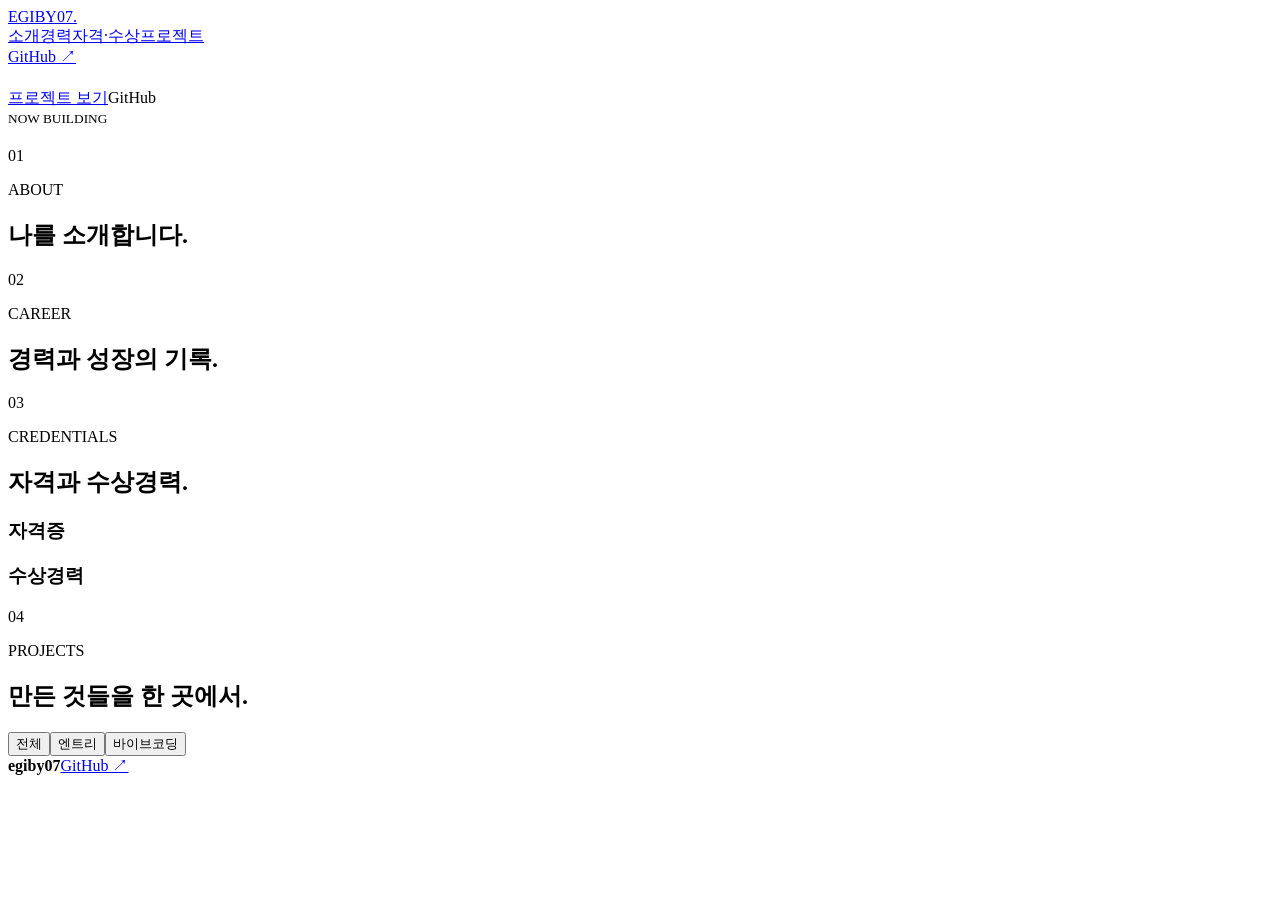
==== index.html @ d1f66ded "Add portfolio: index.html" ====
<!doctype html>
<html lang="ko">
<head>
<meta charset="utf-8">
<meta name="viewport" content="width=device-width,initial-scale=1">
<meta name="description" content="egiby07 개인 포트폴리오">
<title>egiby07 | Portfolio</title>
<link rel="stylesheet" href="assets/css/style.css">
</head>
<body>
<header><div class="wrap nav"><a class="brand" href="#top">EGIBY07<span>.</span></a><nav><a href="#about">소개</a><a href="#career">경력</a><a href="#credentials">자격·수상</a><a href="#projects">프로젝트</a></nav><a class="github" href="https://github.com/egiby07" target="_blank">GitHub ↗</a></div></header>
<main id="top">
<section class="hero wrap"><div><p class="eyebrow" id="role"></p><h1 id="name"></h1><p class="summary" id="summary"></p><div class="actions"><a class="btn primary" href="#projects">프로젝트 보기</a><a class="btn" id="github1" target="_blank">GitHub</a></div></div><aside><span class="dot"></span><small>NOW BUILDING</small><h2 id="nowTitle"></h2><p id="nowDetail"></p></aside></section>
<section id="about" class="section wrap"><div class="section-title"><span>01</span><div><p class="eyebrow">ABOUT</p><h2>나를 소개합니다.</h2></div></div><div class="two"><div><p class="lead" id="bio"></p><div id="skills" class="tags"></div></div><dl id="facts" class="facts"></dl></div></section>
<section id="career" class="section dark"><div class="wrap"><div class="section-title"><span>02</span><div><p class="eyebrow">CAREER</p><h2>경력과 성장의 기록.</h2></div></div><div id="careerList"></div></div></section>
<section id="credentials" class="section wrap"><div class="section-title"><span>03</span><div><p class="eyebrow">CREDENTIALS</p><h2>자격과 수상경력.</h2></div></div><div class="two"><div><h3>자격증</h3><div id="certs"></div></div><div><h3>수상경력</h3><div id="awards"></div></div></div></section>
<section id="projects" class="section soft"><div class="wrap"><div class="section-title"><span>04</span><div><p class="eyebrow">PROJECTS</p><h2>만든 것들을 한 곳에서.</h2></div></div><div class="filters"><button class="active" data-filter="all">전체</button><button data-filter="entry">엔트리</button><button data-filter="vibe">바이브코딩</button></div><div id="projectsGrid" class="grid"></div></div></section>
</main>
<footer class="wrap footer"><strong id="footerName">egiby07</strong><a href="https://github.com/egiby07" target="_blank">GitHub ↗</a></footer>
<script src="assets/js/app.js" defer></script>
</body></html>
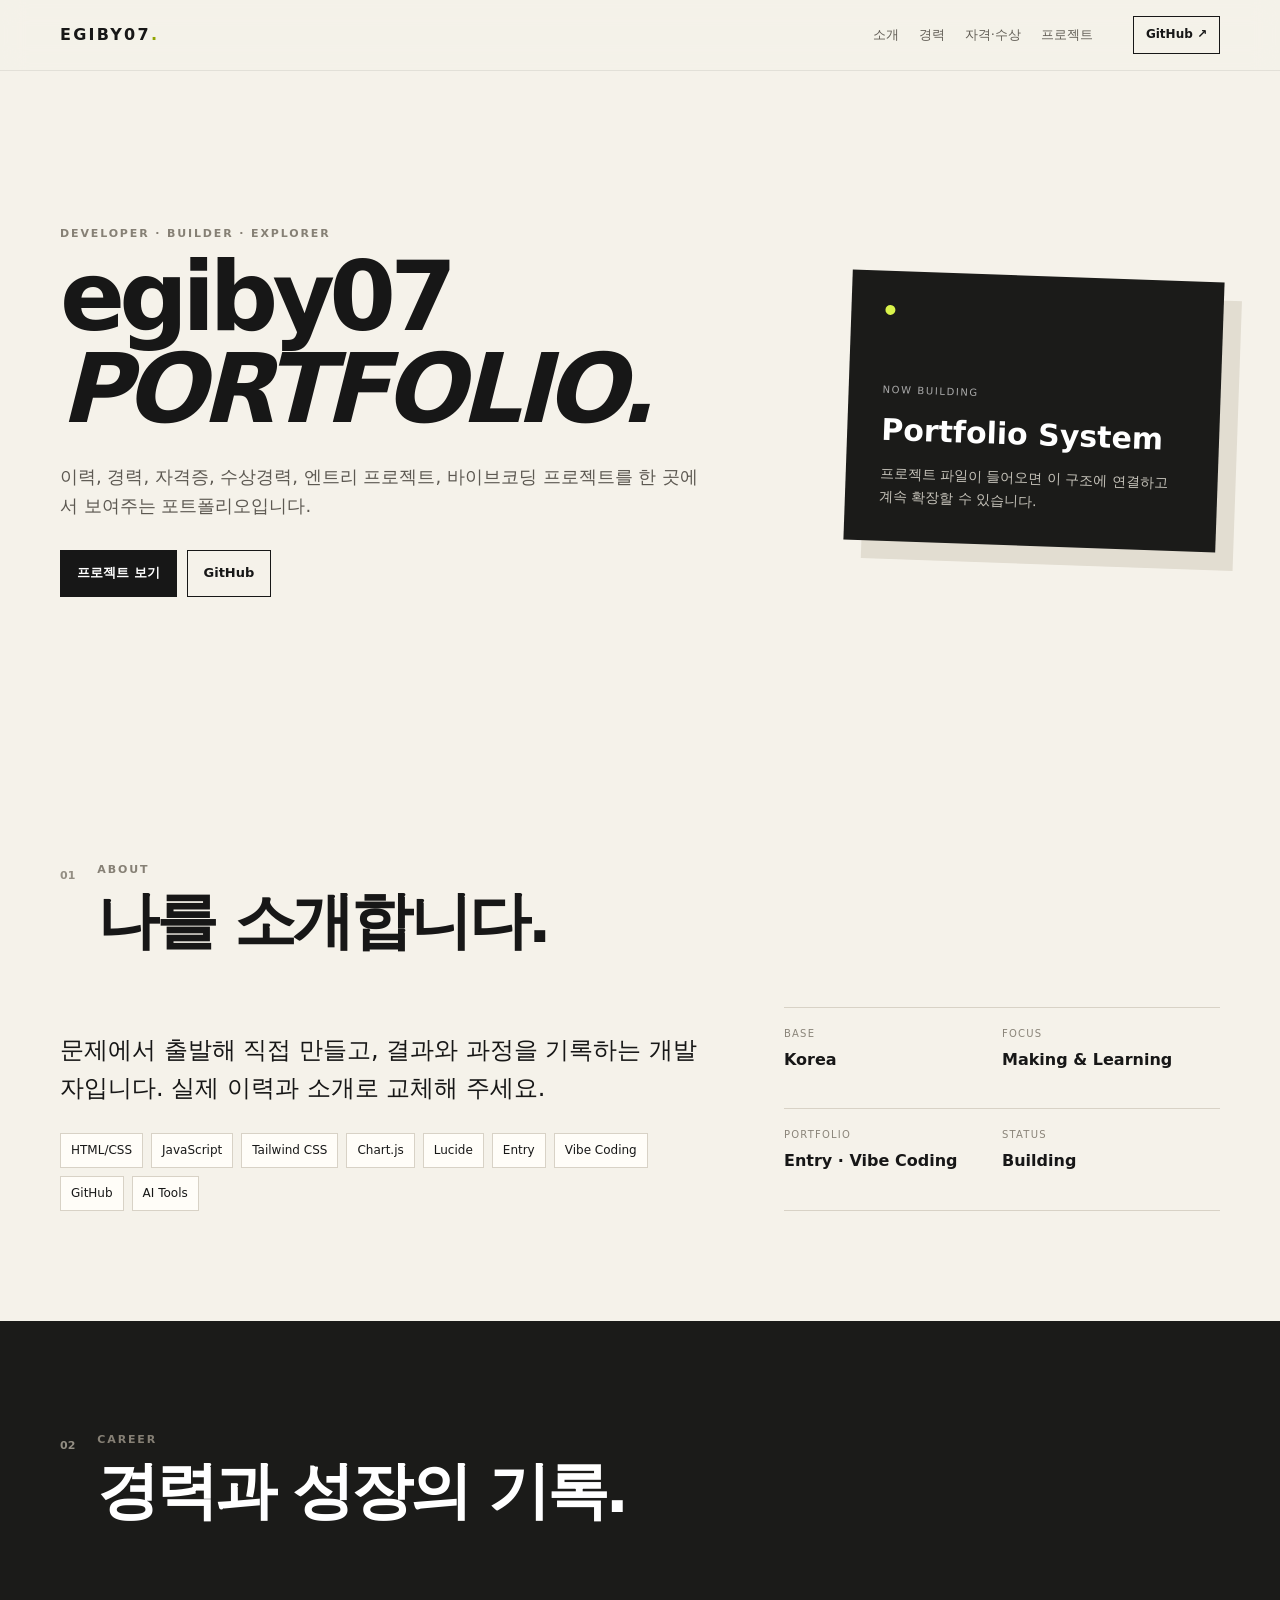
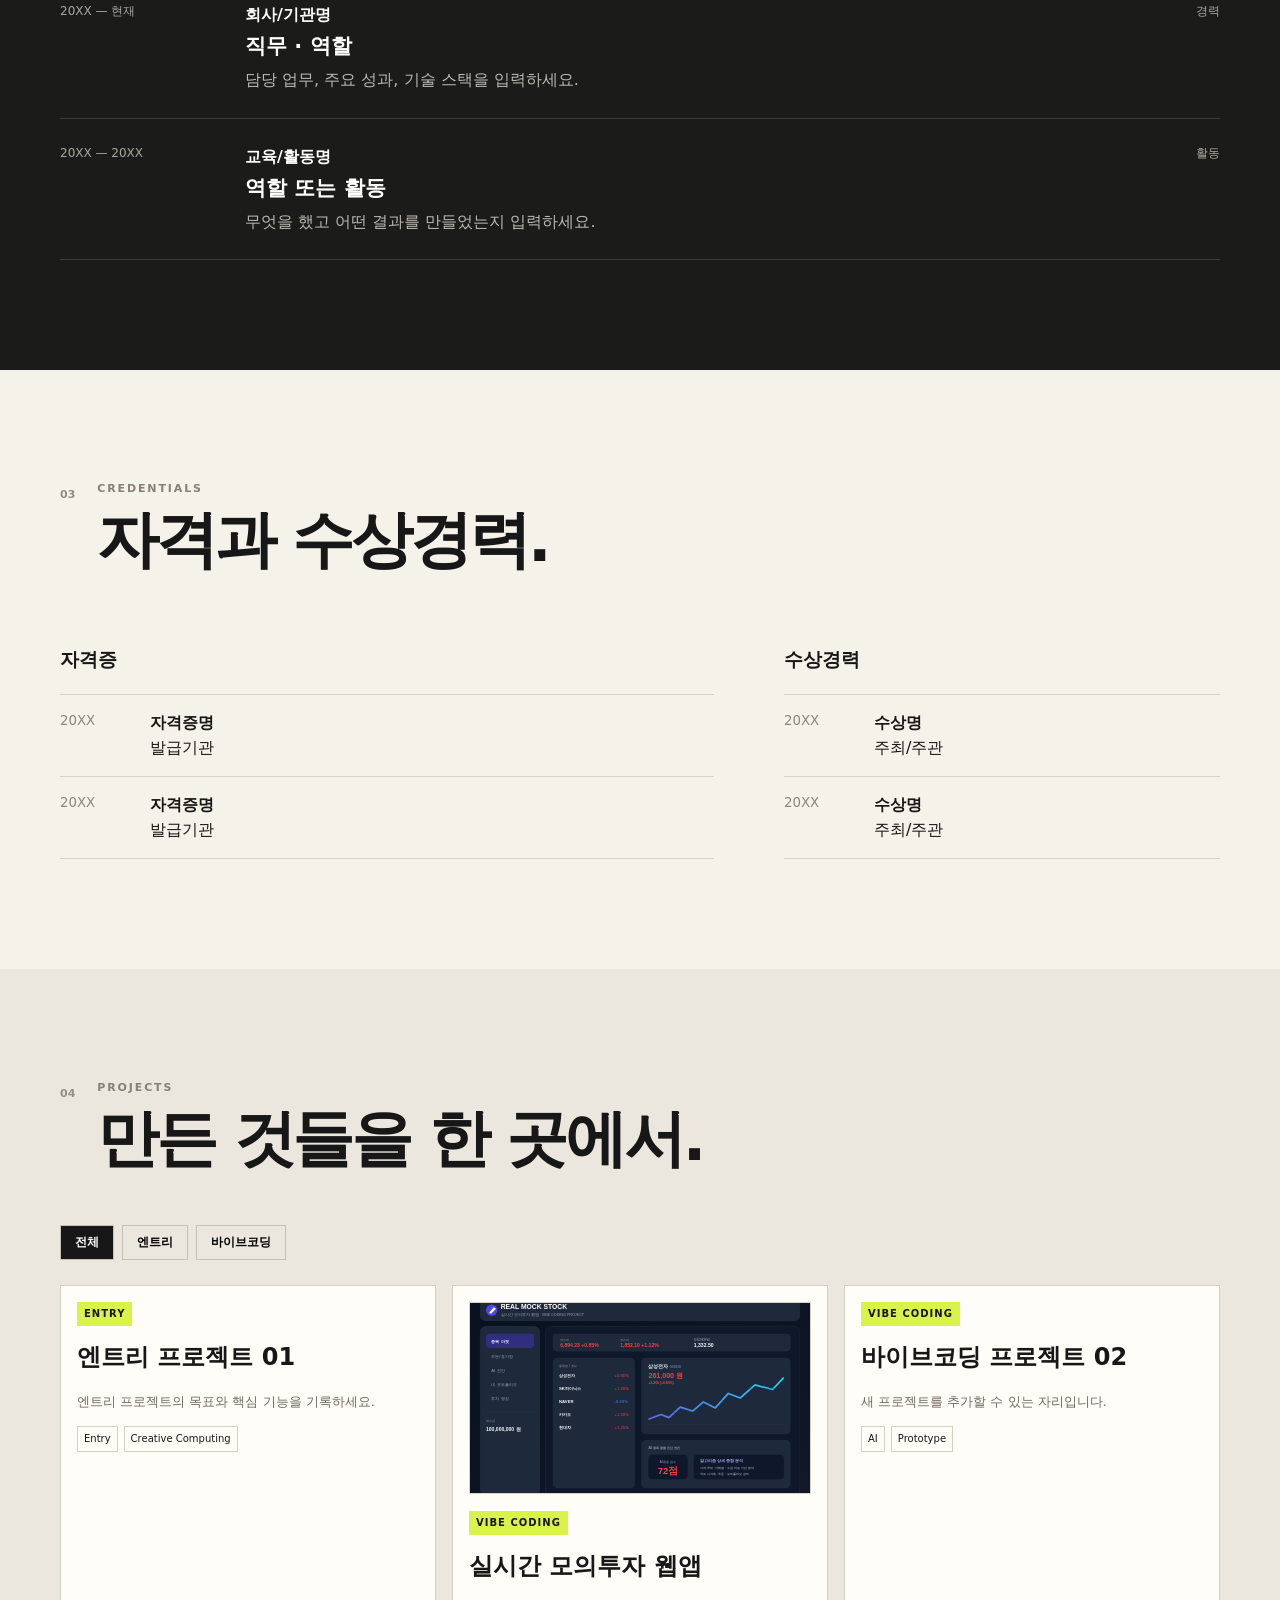
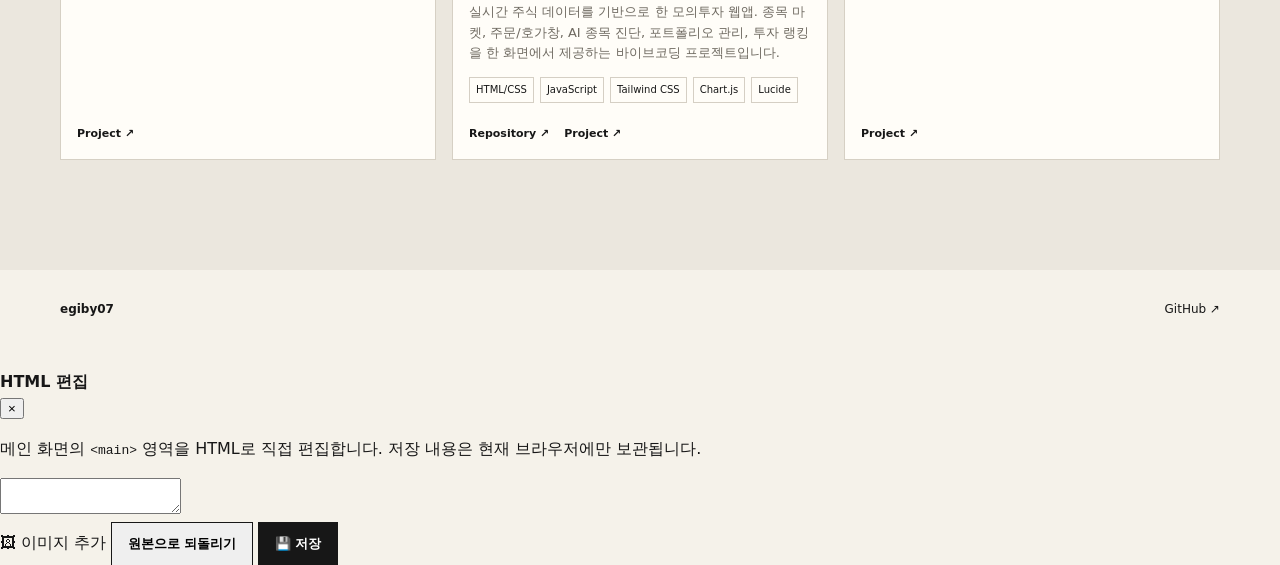
==== commit 114076f5: "Add no-cost browser editor and Google sign-in UI" ====
--- a/index.html
+++ b/index.html
@@ -6,9 +6,10 @@
 <meta name="description" content="egiby07 개인 포트폴리오">
 <title>egiby07 | Portfolio</title>
 <link rel="stylesheet" href="assets/css/style.css">
+<script src="https://accounts.google.com/gsi/client" async defer></script>
 </head>
 <body>
-<header><div class="wrap nav"><a class="brand" href="#top">EGIBY07<span>.</span></a><nav><a href="#about">소개</a><a href="#career">경력</a><a href="#credentials">자격·수상</a><a href="#projects">프로젝트</a></nav><a class="github" href="https://github.com/egiby07" target="_blank">GitHub ↗</a></div></header>
+<header><div class="wrap nav"><a class="brand" href="#top">EGIBY07<span>.</span></a><nav><a href="#about">소개</a><a href="#career">경력</a><a href="#credentials">자격·수상</a><a href="#projects">프로젝트</a></nav><div class="adminArea" id="adminArea"><div id="googleSignIn"></div></div><a class="github" href="https://github.com/egiby07" target="_blank">GitHub ↗</a></div></header>
 <main id="top">
 <section class="hero wrap"><div><p class="eyebrow" id="role"></p><h1 id="name"></h1><p class="summary" id="summary"></p><div class="actions"><a class="btn primary" href="#projects">프로젝트 보기</a><a class="btn" id="github1" target="_blank">GitHub</a></div></div><aside><span class="dot"></span><small>NOW BUILDING</small><h2 id="nowTitle"></h2><p id="nowDetail"></p></aside></section>
 <section id="about" class="section wrap"><div class="section-title"><span>01</span><div><p class="eyebrow">ABOUT</p><h2>나를 소개합니다.</h2></div></div><div class="two"><div><p class="lead" id="bio"></p><div id="skills" class="tags"></div></div><dl id="facts" class="facts"></dl></div></section>
@@ -17,5 +18,20 @@
 <section id="projects" class="section soft"><div class="wrap"><div class="section-title"><span>04</span><div><p class="eyebrow">PROJECTS</p><h2>만든 것들을 한 곳에서.</h2></div></div><div class="filters"><button class="active" data-filter="all">전체</button><button data-filter="entry">엔트리</button><button data-filter="vibe">바이브코딩</button></div><div id="projectsGrid" class="grid"></div></div></section>
 </main>
 <footer class="wrap footer"><strong id="footerName">egiby07</strong><a href="https://github.com/egiby07" target="_blank">GitHub ↗</a></footer>
+
+<div id="editorPanel" class="editorPanel" aria-hidden="true">
+  <div class="editorBox">
+    <div class="editorHead"><div><b>HTML 편집</b><span id="editorUser"></span></div><button id="closeEditor" class="iconBtn" type="button">×</button></div>
+    <p class="editorHint">메인 화면의 <code>&lt;main&gt;</code> 영역을 HTML로 직접 편집합니다. 저장 내용은 현재 브라우저에만 보관됩니다.</p>
+    <textarea id="htmlEditor" spellcheck="false"></textarea>
+    <div class="editorTools">
+      <label class="uploadBtn">🖼 이미지 추가<input id="imageUpload" type="file" accept="image/*" multiple hidden></label>
+      <button id="resetEditor" class="btn" type="button">원본으로 되돌리기</button>
+      <span id="saveStatus"></span>
+      <button id="saveEditor" class="btn primary" type="button">💾 저장</button>
+    </div>
+  </div>
+</div>
+<script src="assets/js/admin-config.js"></script>
 <script src="assets/js/app.js" defer></script>
 </body></html>
--- a/assets/css/style.css
+++ b/assets/css/style.css
@@ -0,0 +1 @@
+:root{--bg:#f5f2ea;--ink:#171717;--muted:#706b61;--line:#d8d2c6;--dark:#1b1b19;--accent:#d9f34a;--paper:#fffdf8;--max:1160px}*{box-sizing:border-box}html{scroll-behavior:smooth}body{margin:0;background:var(--bg);color:var(--ink);font-family:Inter,Pretendard,"Noto Sans KR",system-ui,sans-serif;line-height:1.6}a{text-decoration:none;color:inherit}.wrap{width:min(calc(100% - 40px),var(--max));margin:auto}header{position:sticky;top:0;z-index:5;background:#f5f2eae8;backdrop-filter:blur(12px);border-bottom:1px solid #17171714}.nav{height:70px;display:flex;align-items:center;gap:20px}.brand{font-weight:900;letter-spacing:.14em}.brand span{color:#91a500}nav{margin-left:auto;display:flex;gap:20px;font-size:13px;color:#625e56}.github{border:1px solid var(--ink);padding:8px 12px;font-size:12px;font-weight:800}.hero{min-height:680px;display:grid;grid-template-columns:1.45fr .75fr;gap:70px;align-items:center;padding:100px 0}.eyebrow{font-size:11px;letter-spacing:.17em;font-weight:900;color:#868075;margin:0 0 10px}.hero h1{font-size:clamp(58px,8vw,96px);line-height:.95;letter-spacing:-.06em;margin:0 0 28px}.summary{max-width:650px;font-size:18px;color:#5d5952}.actions{display:flex;gap:10px;margin-top:30px}.btn{border:1px solid var(--ink);padding:12px 16px;font-weight:800;font-size:13px}.primary{background:var(--ink);color:#fff}aside{background:var(--dark);color:#fff;padding:34px;min-height:270px;display:flex;flex-direction:column;justify-content:flex-end;box-shadow:18px 18px 0 #e2ddd1;transform:rotate(2deg)}.dot{width:10px;height:10px;border-radius:50%;background:var(--accent);margin-bottom:auto}aside small{color:#aaa;font-size:10px;letter-spacing:.16em}aside h2{font-size:30px;margin:8px 0}aside p{color:#c6c3ba;margin:0;font-size:14px}.section{padding:110px 0}.soft{background:#ebe7de}.dark{background:var(--dark);color:#fff}.section-title{display:flex;gap:22px;align-items:flex-start;margin-bottom:55px}.section-title>span{font-weight:900;color:#938e83;font-size:11px;padding-top:6px}.section-title h2{font-size:clamp(38px,5vw,62px);line-height:1.02;letter-spacing:-.05em;margin:0}.two{display:grid;grid-template-columns:1.2fr .8fr;gap:70px}.lead{font-size:24px;max-width:760px}.tags{display:flex;gap:8px;flex-wrap:wrap;margin-top:25px}.tag{border:1px solid var(--line);padding:7px 10px;background:var(--paper);font-size:12px}.facts{display:grid;grid-template-columns:1fr 1fr;border-top:1px solid var(--line);margin:0}.facts div{padding:18px 0;border-bottom:1px solid var(--line)}.facts dt{font-size:10px;letter-spacing:.12em;color:#8a8479}.facts dd{margin:5px 0 0;font-weight:800}.careerItem{display:grid;grid-template-columns:160px 1fr auto;gap:25px;padding:25px 0;border-bottom:1px solid #3d3b36}.period,.meta{font-size:12px;color:#aaa79e}.careerItem h3{margin:3px 0;font-size:21px}.careerItem p{margin:0;color:#bcb8af}.cred{border-top:1px solid var(--line)}.credItem{display:grid;grid-template-columns:75px 1fr;gap:15px;padding:15px 0;border-bottom:1px solid var(--line)}.credItem small{color:#8c877c}.filters{display:flex;gap:8px;margin-bottom:25px}.filters button{border:1px solid #c6c0b5;background:transparent;padding:8px 14px;font-size:12px;font-weight:800;cursor:pointer}.filters button.active{background:var(--ink);color:#fff}.grid{display:grid;grid-template-columns:repeat(3,1fr);gap:16px}.project{background:var(--paper);border:1px solid #d6d0c4;padding:16px;min-height:330px;display:flex;flex-direction:column}.projectThumb{width:100%;aspect-ratio:16/9;overflow:hidden;border:1px solid #d9d2c7;background:#0f172a;margin-bottom:17px;display:block}.projectThumb img{width:100%;height:100%;display:block;object-fit:cover;transition:transform .35s ease,filter .35s ease}.projectThumbLink{cursor:pointer}.projectThumbLink:hover img{transform:scale(1.035);filter:brightness(1.06)}.projectTitleLink{color:inherit}.projectTitleLink:hover{text-decoration:underline;text-underline-offset:5px}.projectType{display:inline-block;background:var(--accent);padding:4px 7px;font-size:10px;font-weight:900;letter-spacing:.1em;align-self:flex-start}.project h3{font-size:24px;line-height:1.15;margin:18px 0 8px}.project p{color:#6f6a61;font-size:13px}.stack{display:flex;gap:6px;flex-wrap:wrap}.stack span{font-size:10px;border:1px solid #d5cfc4;padding:4px 6px}.links{margin-top:auto;padding-top:22px;display:flex;gap:15px;font-size:11px;font-weight:900}.hidden{display:none}.footer{display:flex;justify-content:space-between;padding:30px 0 50px;font-size:12px}@media(max-width:850px){nav{display:none}.hero,.two{grid-template-columns:1fr}.hero{padding:75px 0}.grid{grid-template-columns:1fr 1fr}.careerItem{grid-template-columns:1fr;gap:7px}}@media(max-width:600px){.wrap{width:min(calc(100% - 28px),var(--max))}.grid{grid-template-columns:1fr}.section{padding:80px 0}.hero h1{font-size:56px}aside{transform:none}}
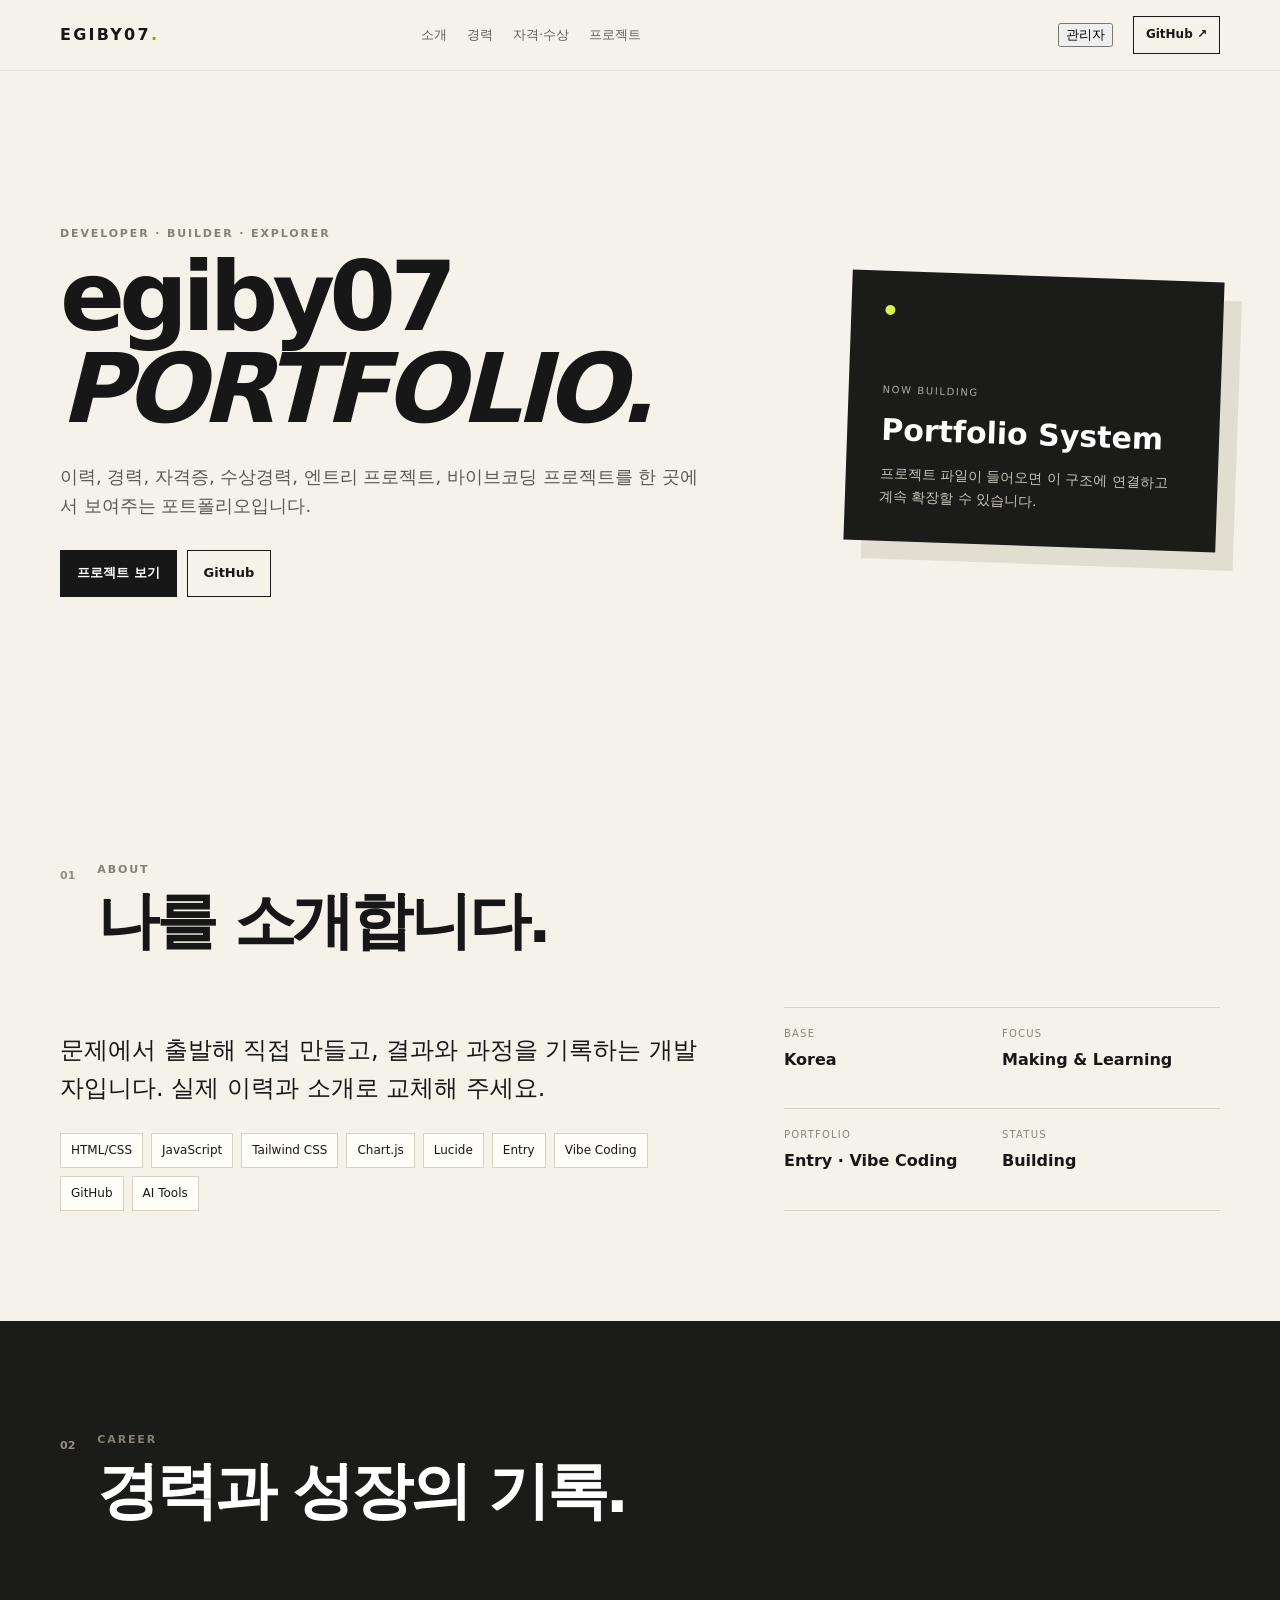
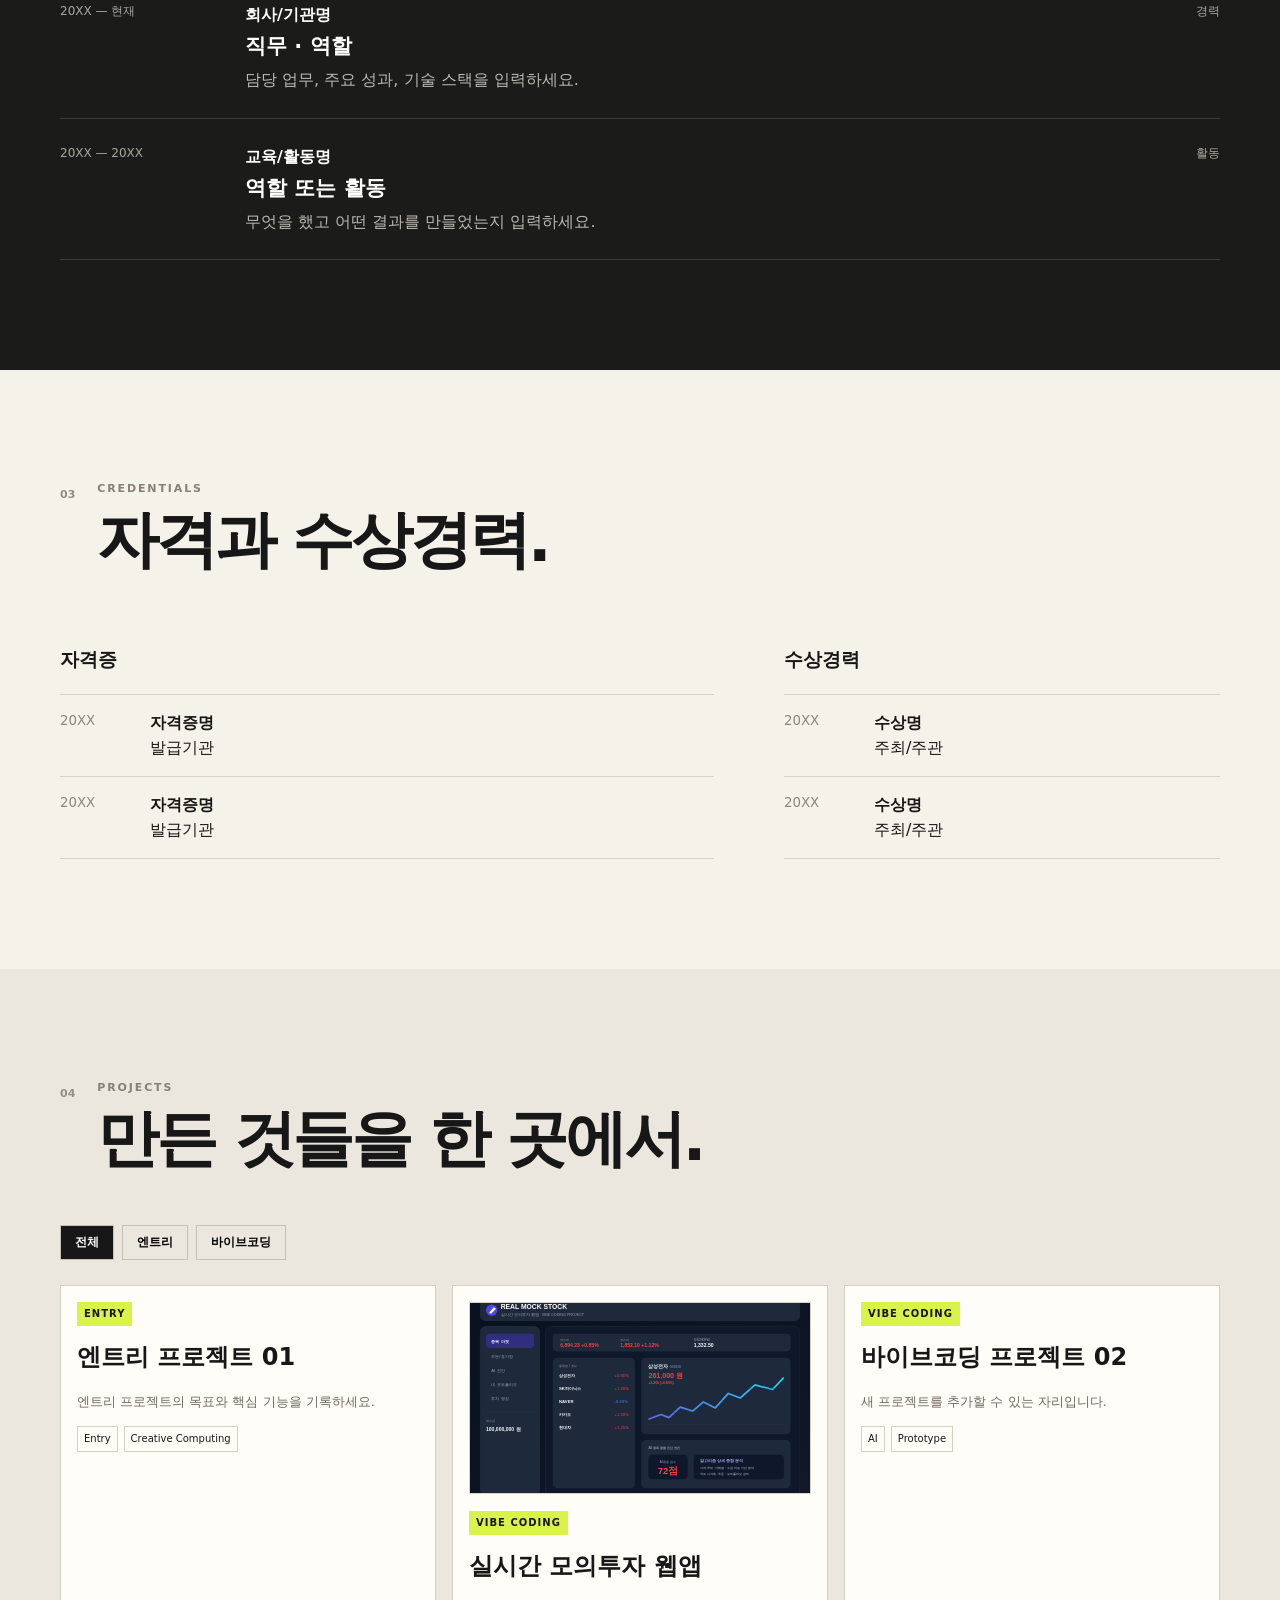
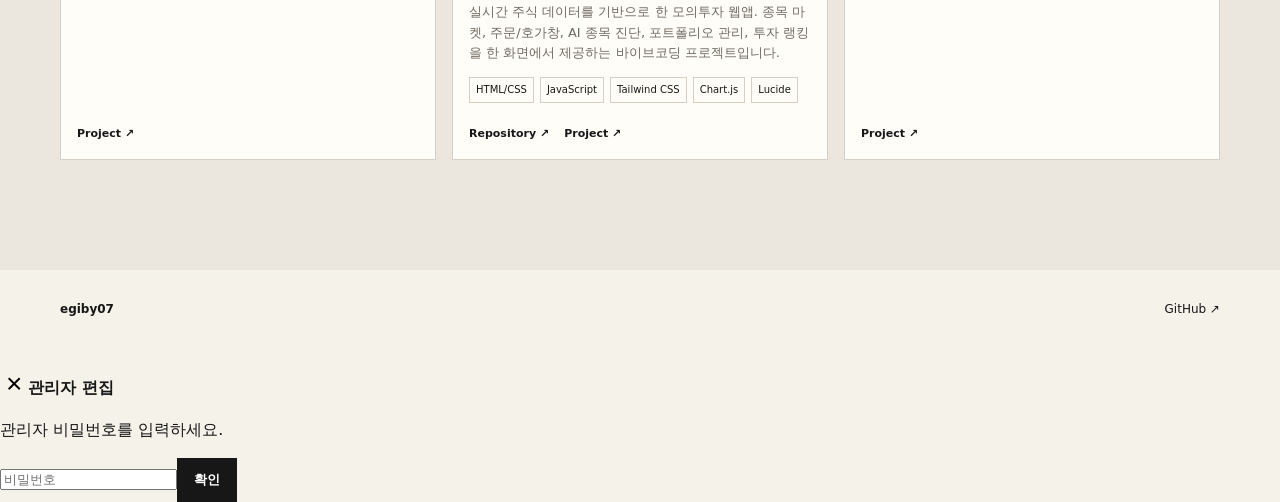
==== commit 3fac297e: "Add compact password admin login" ====
--- a/index.html
+++ b/index.html
@@ -6,10 +6,10 @@
 <meta name="description" content="egiby07 개인 포트폴리오">
 <title>egiby07 | Portfolio</title>
 <link rel="stylesheet" href="assets/css/style.css">
-<script src="https://accounts.google.com/gsi/client" async defer></script>
+
 </head>
 <body>
-<header><div class="wrap nav"><a class="brand" href="#top">EGIBY07<span>.</span></a><nav><a href="#about">소개</a><a href="#career">경력</a><a href="#credentials">자격·수상</a><a href="#projects">프로젝트</a></nav><div class="adminArea" id="adminArea"><div id="googleSignIn"></div></div><a class="github" href="https://github.com/egiby07" target="_blank">GitHub ↗</a></div></header>
+<header><div class="wrap nav"><a class="brand" href="#top">EGIBY07<span>.</span></a><nav><a href="#about">소개</a><a href="#career">경력</a><a href="#credentials">자격·수상</a><a href="#projects">프로젝트</a></nav><div class="adminArea" id="adminArea"><button id="adminLoginBtn" class="adminMiniBtn" type="button">관리자</button></div><a class="github" href="https://github.com/egiby07" target="_blank">GitHub ↗</a></div></header>
 <main id="top">
 <section class="hero wrap"><div><p class="eyebrow" id="role"></p><h1 id="name"></h1><p class="summary" id="summary"></p><div class="actions"><a class="btn primary" href="#projects">프로젝트 보기</a><a class="btn" id="github1" target="_blank">GitHub</a></div></div><aside><span class="dot"></span><small>NOW BUILDING</small><h2 id="nowTitle"></h2><p id="nowDetail"></p></aside></section>
 <section id="about" class="section wrap"><div class="section-title"><span>01</span><div><p class="eyebrow">ABOUT</p><h2>나를 소개합니다.</h2></div></div><div class="two"><div><p class="lead" id="bio"></p><div id="skills" class="tags"></div></div><dl id="facts" class="facts"></dl></div></section>
@@ -32,6 +32,7 @@
     </div>
   </div>
 </div>
+<div id="adminLoginModal" class="adminLoginModal" aria-hidden="true"><div class="adminLoginBox"><button id="closeLogin" class="iconBtn" type="button">×</button><b>관리자 편집</b><p>관리자 비밀번호를 입력하세요.</p><input id="adminPassword" type="password" inputmode="numeric" autocomplete="off" placeholder="비밀번호"><button id="adminPasswordSubmit" class="btn primary" type="button">확인</button><small id="adminLoginError"></small></div></div>
 <script src="assets/js/admin-config.js"></script>
 <script src="assets/js/app.js" defer></script>
 </body></html>
--- a/assets/css/style.css
+++ b/assets/css/style.css
@@ -1 +1,2 @@
-:root{--bg:#f5f2ea;--ink:#171717;--muted:#706b61;--line:#d8d2c6;--dark:#1b1b19;--accent:#d9f34a;--paper:#fffdf8;--max:1160px}*{box-sizing:border-box}html{scroll-behavior:smooth}body{margin:0;background:var(--bg);color:var(--ink);font-family:Inter,Pretendard,"Noto Sans KR",system-ui,sans-serif;line-height:1.6}a{text-decoration:none;color:inherit}.wrap{width:min(calc(100% - 40px),var(--max));margin:auto}header{position:sticky;top:0;z-index:5;background:#f5f2eae8;backdrop-filter:blur(12px);border-bottom:1px solid #17171714}.nav{height:70px;display:flex;align-items:center;gap:20px}.brand{font-weight:900;letter-spacing:.14em}.brand span{color:#91a500}nav{margin-left:auto;display:flex;gap:20px;font-size:13px;color:#625e56}.github{border:1px solid var(--ink);padding:8px 12px;font-size:12px;font-weight:800}.hero{min-height:680px;display:grid;grid-template-columns:1.45fr .75fr;gap:70px;align-items:center;padding:100px 0}.eyebrow{font-size:11px;letter-spacing:.17em;font-weight:900;color:#868075;margin:0 0 10px}.hero h1{font-size:clamp(58px,8vw,96px);line-height:.95;letter-spacing:-.06em;margin:0 0 28px}.summary{max-width:650px;font-size:18px;color:#5d5952}.actions{display:flex;gap:10px;margin-top:30px}.btn{border:1px solid var(--ink);padding:12px 16px;font-weight:800;font-size:13px}.primary{background:var(--ink);color:#fff}aside{background:var(--dark);color:#fff;padding:34px;min-height:270px;display:flex;flex-direction:column;justify-content:flex-end;box-shadow:18px 18px 0 #e2ddd1;transform:rotate(2deg)}.dot{width:10px;height:10px;border-radius:50%;background:var(--accent);margin-bottom:auto}aside small{color:#aaa;font-size:10px;letter-spacing:.16em}aside h2{font-size:30px;margin:8px 0}aside p{color:#c6c3ba;margin:0;font-size:14px}.section{padding:110px 0}.soft{background:#ebe7de}.dark{background:var(--dark);color:#fff}.section-title{display:flex;gap:22px;align-items:flex-start;margin-bottom:55px}.section-title>span{font-weight:900;color:#938e83;font-size:11px;padding-top:6px}.section-title h2{font-size:clamp(38px,5vw,62px);line-height:1.02;letter-spacing:-.05em;margin:0}.two{display:grid;grid-template-columns:1.2fr .8fr;gap:70px}.lead{font-size:24px;max-width:760px}.tags{display:flex;gap:8px;flex-wrap:wrap;margin-top:25px}.tag{border:1px solid var(--line);padding:7px 10px;background:var(--paper);font-size:12px}.facts{display:grid;grid-template-columns:1fr 1fr;border-top:1px solid var(--line);margin:0}.facts div{padding:18px 0;border-bottom:1px solid var(--line)}.facts dt{font-size:10px;letter-spacing:.12em;color:#8a8479}.facts dd{margin:5px 0 0;font-weight:800}.careerItem{display:grid;grid-template-columns:160px 1fr auto;gap:25px;padding:25px 0;border-bottom:1px solid #3d3b36}.period,.meta{font-size:12px;color:#aaa79e}.careerItem h3{margin:3px 0;font-size:21px}.careerItem p{margin:0;color:#bcb8af}.cred{border-top:1px solid var(--line)}.credItem{display:grid;grid-template-columns:75px 1fr;gap:15px;padding:15px 0;border-bottom:1px solid var(--line)}.credItem small{color:#8c877c}.filters{display:flex;gap:8px;margin-bottom:25px}.filters button{border:1px solid #c6c0b5;background:transparent;padding:8px 14px;font-size:12px;font-weight:800;cursor:pointer}.filters button.active{background:var(--ink);color:#fff}.grid{display:grid;grid-template-columns:repeat(3,1fr);gap:16px}.project{background:var(--paper);border:1px solid #d6d0c4;padding:16px;min-height:330px;display:flex;flex-direction:column}.projectThumb{width:100%;aspect-ratio:16/9;overflow:hidden;border:1px solid #d9d2c7;background:#0f172a;margin-bottom:17px;display:block}.projectThumb img{width:100%;height:100%;display:block;object-fit:cover;transition:transform .35s ease,filter .35s ease}.projectThumbLink{cursor:pointer}.projectThumbLink:hover img{transform:scale(1.035);filter:brightness(1.06)}.projectTitleLink{color:inherit}.projectTitleLink:hover{text-decoration:underline;text-underline-offset:5px}.projectType{display:inline-block;background:var(--accent);padding:4px 7px;font-size:10px;font-weight:900;letter-spacing:.1em;align-self:flex-start}.project h3{font-size:24px;line-height:1.15;margin:18px 0 8px}.project p{color:#6f6a61;font-size:13px}.stack{display:flex;gap:6px;flex-wrap:wrap}.stack span{font-size:10px;border:1px solid #d5cfc4;padding:4px 6px}.links{margin-top:auto;padding-top:22px;display:flex;gap:15px;font-size:11px;font-weight:900}.hidden{display:none}.footer{display:flex;justify-content:space-between;padding:30px 0 50px;font-size:12px}@media(max-width:850px){nav{display:none}.hero,.two{grid-template-columns:1fr}.hero{padding:75px 0}.grid{grid-template-columns:1fr 1fr}.careerItem{grid-template-columns:1fr;gap:7px}}@media(max-width:600px){.wrap{width:min(calc(100% - 28px),var(--max))}.grid{grid-template-columns:1fr}.section{padding:80px 0}.hero h1{font-size:56px}aside{transform:none}}+:root{--bg:#f5f2ea;--ink:#171717;--muted:#706b61;--line:#d8d2c6;--dark:#1b1b19;--accent:#d9f34a;--paper:#fffdf8;--max:1160px}*{box-sizing:border-box}html{scroll-behavior:smooth}body{margin:0;background:var(--bg);color:var(--ink);font-family:Inter,Pretendard,"Noto Sans KR",system-ui,sans-serif;line-height:1.6}a{text-decoration:none;color:inherit}.wrap{width:min(calc(100% - 40px),var(--max));margin:auto}header{position:sticky;top:0;z-index:5;background:#f5f2eae8;backdrop-filter:blur(12px);border-bottom:1px solid #17171714}.nav{height:70px;display:flex;align-items:center;gap:20px}.brand{font-weight:900;letter-spacing:.14em}.brand span{color:#91a500}nav{margin-left:auto;display:flex;gap:20px;font-size:13px;color:#625e56}.github{border:1px solid var(--ink);padding:8px 12px;font-size:12px;font-weight:800}.hero{min-height:680px;display:grid;grid-template-columns:1.45fr .75fr;gap:70px;align-items:center;padding:100px 0}.eyebrow{font-size:11px;letter-spacing:.17em;font-weight:900;color:#868075;margin:0 0 10px}.hero h1{font-size:clamp(58px,8vw,96px);line-height:.95;letter-spacing:-.06em;margin:0 0 28px}.summary{max-width:650px;font-size:18px;color:#5d5952}.actions{display:flex;gap:10px;margin-top:30px}.btn{border:1px solid var(--ink);padding:12px 16px;font-weight:800;font-size:13px}.primary{background:var(--ink);color:#fff}aside{background:var(--dark);color:#fff;padding:34px;min-height:270px;display:flex;flex-direction:column;justify-content:flex-end;box-shadow:18px 18px 0 #e2ddd1;transform:rotate(2deg)}.dot{width:10px;height:10px;border-radius:50%;background:var(--accent);margin-bottom:auto}aside small{color:#aaa;font-size:10px;letter-spacing:.16em}aside h2{font-size:30px;margin:8px 0}aside p{color:#c6c3ba;margin:0;font-size:14px}.section{padding:110px 0}.soft{background:#ebe7de}.dark{background:var(--dark);color:#fff}.section-title{display:flex;gap:22px;align-items:flex-start;margin-bottom:55px}.section-title>span{font-weight:900;color:#938e83;font-size:11px;padding-top:6px}.section-title h2{font-size:clamp(38px,5vw,62px);line-height:1.02;letter-spacing:-.05em;margin:0}.two{display:grid;grid-template-columns:1.2fr .8fr;gap:70px}.lead{font-size:24px;max-width:760px}.tags{display:flex;gap:8px;flex-wrap:wrap;margin-top:25px}.tag{border:1px solid var(--line);padding:7px 10px;background:var(--paper);font-size:12px}.facts{display:grid;grid-template-columns:1fr 1fr;border-top:1px solid var(--line);margin:0}.facts div{padding:18px 0;border-bottom:1px solid var(--line)}.facts dt{font-size:10px;letter-spacing:.12em;color:#8a8479}.facts dd{margin:5px 0 0;font-weight:800}.careerItem{display:grid;grid-template-columns:160px 1fr auto;gap:25px;padding:25px 0;border-bottom:1px solid #3d3b36}.period,.meta{font-size:12px;color:#aaa79e}.careerItem h3{margin:3px 0;font-size:21px}.careerItem p{margin:0;color:#bcb8af}.cred{border-top:1px solid var(--line)}.credItem{display:grid;grid-template-columns:75px 1fr;gap:15px;padding:15px 0;border-bottom:1px solid var(--line)}.credItem small{color:#8c877c}.filters{display:flex;gap:8px;margin-bottom:25px}.filters button{border:1px solid #c6c0b5;background:transparent;padding:8px 14px;font-size:12px;font-weight:800;cursor:pointer}.filters button.active{background:var(--ink);color:#fff}.grid{display:grid;grid-template-columns:repeat(3,1fr);gap:16px}.project{background:var(--paper);border:1px solid #d6d0c4;padding:16px;min-height:330px;display:flex;flex-direction:column}.projectThumb{width:100%;aspect-ratio:16/9;overflow:hidden;border:1px solid #d9d2c7;background:#0f172a;margin-bottom:17px;display:block}.projectThumb img{width:100%;height:100%;display:block;object-fit:cover;transition:transform .35s ease,filter .35s ease}.projectThumbLink{cursor:pointer}.projectThumbLink:hover img{transform:scale(1.035);filter:brightness(1.06)}.projectTitleLink{color:inherit}.projectTitleLink:hover{text-decoration:underline;text-underline-offset:5px}.projectType{display:inline-block;background:var(--accent);padding:4px 7px;font-size:10px;font-weight:900;letter-spacing:.1em;align-self:flex-start}.project h3{font-size:24px;line-height:1.15;margin:18px 0 8px}.project p{color:#6f6a61;font-size:13px}.stack{display:flex;gap:6px;flex-wrap:wrap}.stack span{font-size:10px;border:1px solid #d5cfc4;padding:4px 6px}.links{margin-top:auto;padding-top:22px;display:flex;gap:15px;font-size:11px;font-weight:900}.hidden{display:none}.footer{display:flex;justify-content:space-between;padding:30px 0 50px;font-size:12px}@media(max-width:850px){nav{display:none}.hero,.two{grid-template-columns:1fr}.hero{padding:75px 0}.grid{grid-template-columns:1fr 1fr}.careerItem{grid-template-columns:1fr;gap:7px}}@media(max-width:600px){.wrap{width:min(calc(100% - 28px),var(--max))}.grid{grid-template-columns:1fr}.section{padding:80px 0}.hero h1{font-size:56px}aside{transform:none}}
+.adminArea{margin-left:auto;display:flex;align-items:center;min-width:210px;justify-content:flex-end}.adminTools{display:flex;align-items:center;gap:7px;flex-wrap:wrap;justify-content:flex-end}.adminUser{font-size:10px;font-weight:800;color:#68635b;max-width:150px;overflow:hidden;text-overflow:ellipsis;white-space:nowrap}.adminBtn,.loginBtn{border:1px solid var(--ink);background:var(--paper);padding:8px 10px;font-size:11px;font-weight:900;cursor:pointer}.loginBtn{border-radius:999px}.editorPanel{position:fixed;inset:0;background:#0008;z-index:50;display:none;padding:30px}.editorPanel[aria-hidden="false"]{display:flex;align-items:center;justify-content:center}.editorBox{width:min(1100px,100%);height:min(85vh,850px);background:#fffdf8;border:1px solid #222;box-shadow:20px 20px 0 #0005;display:flex;flex-direction:column}.editorHead{padding:15px 18px;border-bottom:1px solid var(--line);display:flex;align-items:center;justify-content:space-between}.editorHead>div{display:flex;gap:12px;align-items:center}.editorHead span{font-size:11px;color:#7b756b}.iconBtn{border:0;background:transparent;font-size:28px;cursor:pointer;line-height:1}.editorHint{font-size:12px;color:#6d675e;padding:0 18px}.editorBox textarea{flex:1;margin:0 18px 14px;border:1px solid #c9c2b6;background:#171717;color:#e8e4db;padding:16px;font:12px/1.6 ui-monospace,SFMono-Regular,Consolas,monospace;resize:none}.editorTools{display:flex;align-items:center;gap:8px;padding:0 18px 18px;flex-wrap:wrap}.uploadBtn{border:1px solid var(--ink);padding:11px 14px;font-size:12px;font-weight:900;cursor:pointer}.editorTools #saveStatus{margin-left:auto;font-size:11px;color:#5f5a52}@media(max-width:850px){.adminArea{margin-left:auto}.adminUser{display:none}.editorPanel{padding:12px}.editorBox{height:92vh}.editorTools #saveStatus{width:100%;margin-left:0;order:3}}
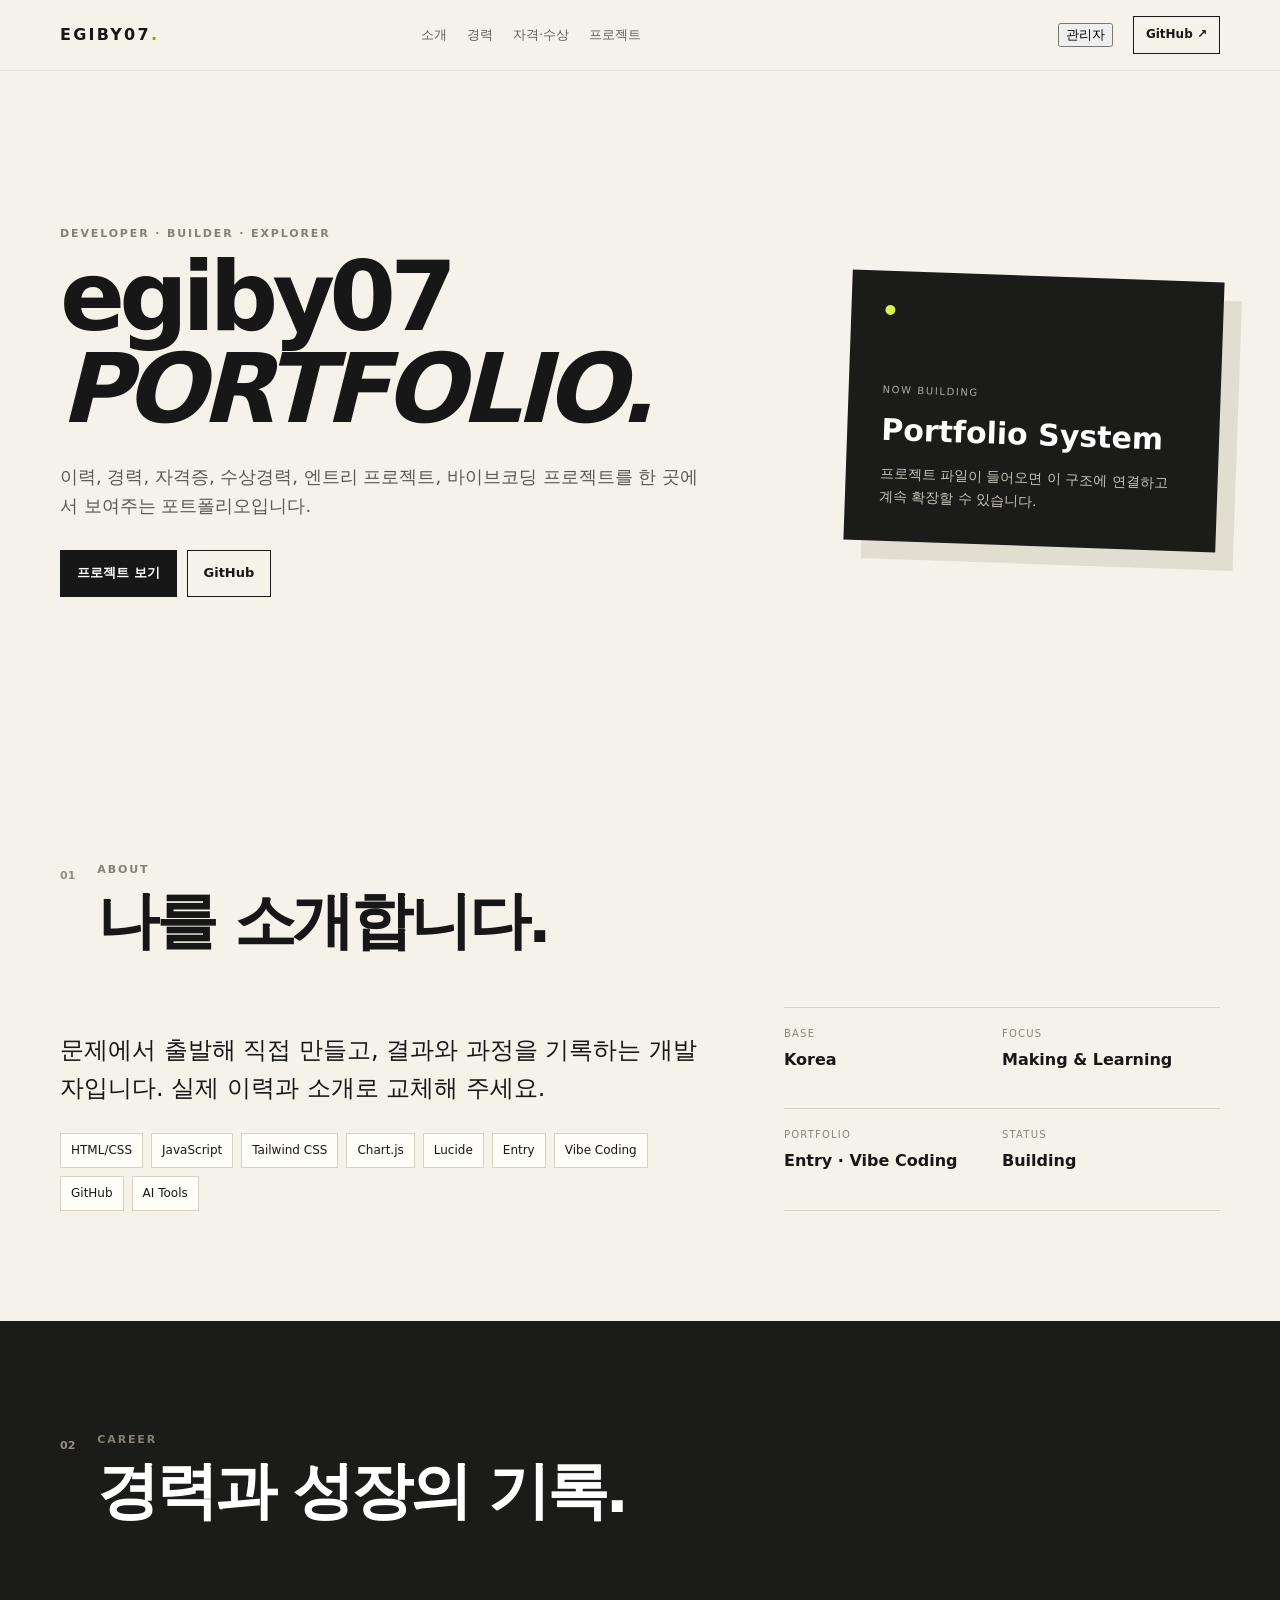
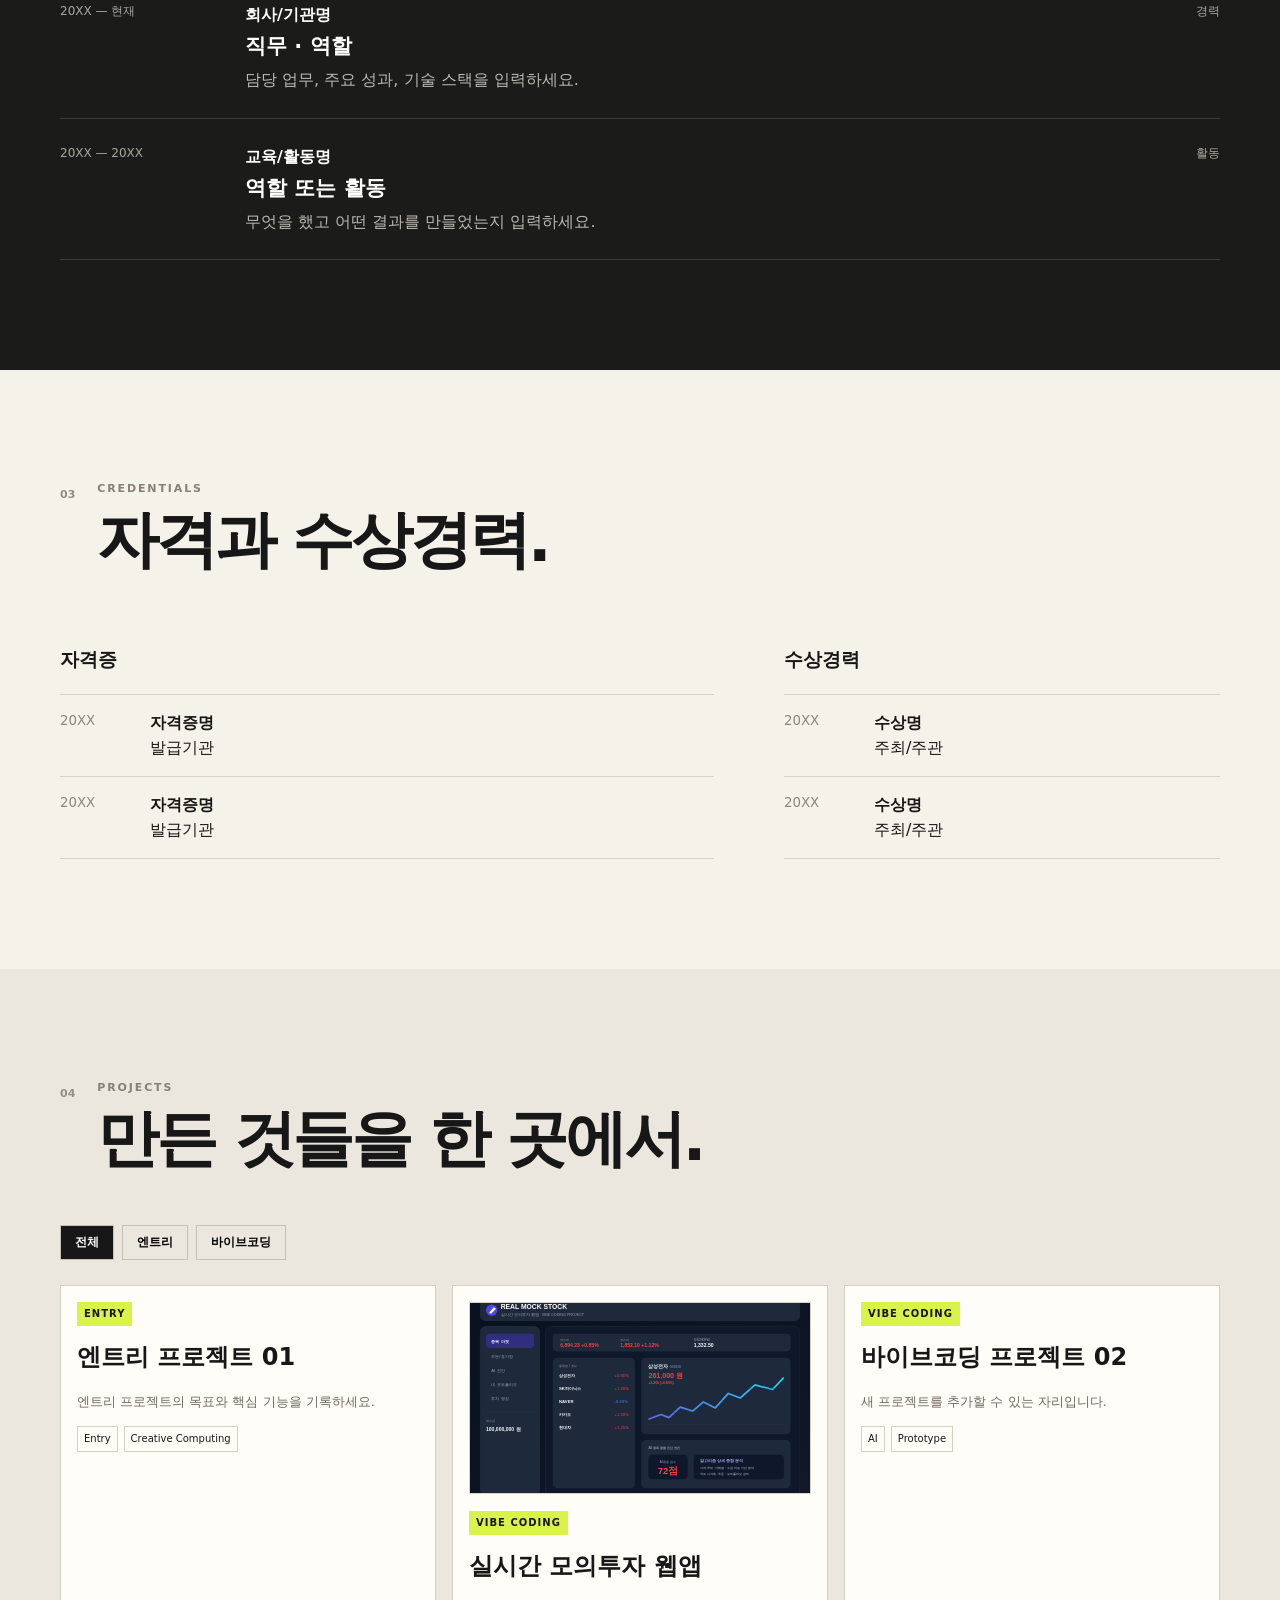
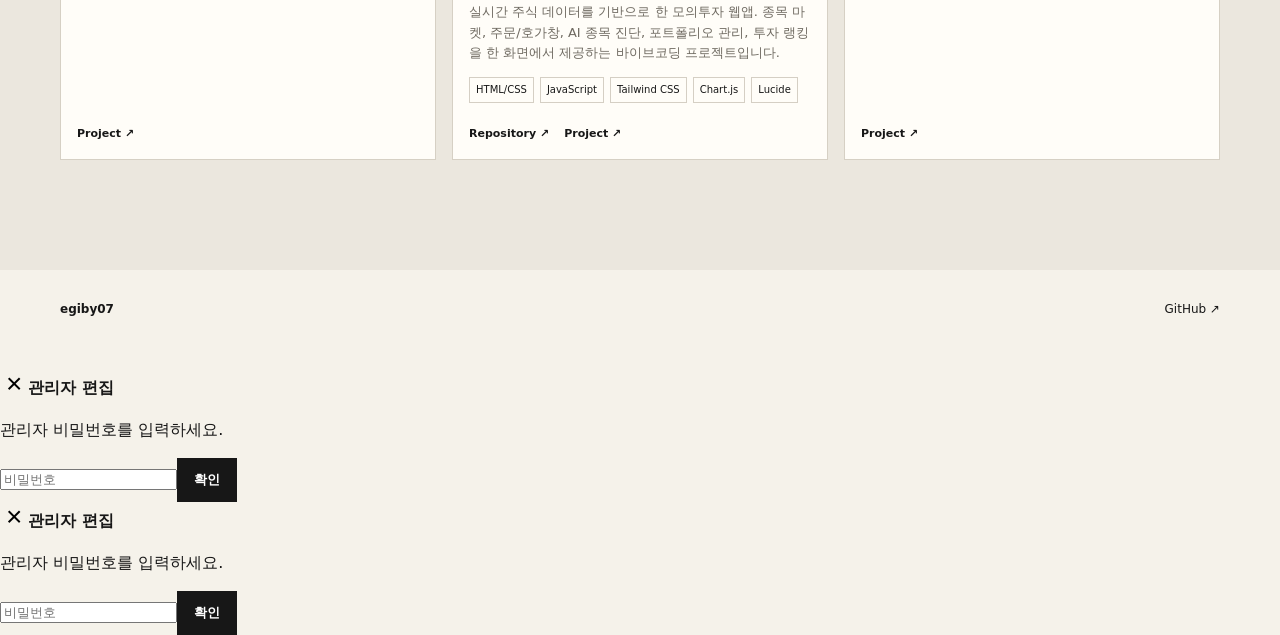
==== commit 0407e5c1: "Add compact admin login button" ====
--- a/index.html
+++ b/index.html
@@ -33,6 +33,7 @@
   </div>
 </div>
 <div id="adminLoginModal" class="adminLoginModal" aria-hidden="true"><div class="adminLoginBox"><button id="closeLogin" class="iconBtn" type="button">×</button><b>관리자 편집</b><p>관리자 비밀번호를 입력하세요.</p><input id="adminPassword" type="password" inputmode="numeric" autocomplete="off" placeholder="비밀번호"><button id="adminPasswordSubmit" class="btn primary" type="button">확인</button><small id="adminLoginError"></small></div></div>
+<div id="adminLoginModal" class="adminLoginModal" aria-hidden="true"><div class="adminLoginBox"><button id="closeLogin" class="iconBtn" type="button">×</button><b>관리자 편집</b><p>관리자 비밀번호를 입력하세요.</p><input id="adminPassword" type="password" inputmode="numeric" autocomplete="off" placeholder="비밀번호"><button id="adminPasswordSubmit" class="btn primary" type="button">확인</button><small id="adminLoginError"></small></div></div>
 <script src="assets/js/admin-config.js"></script>
 <script src="assets/js/app.js" defer></script>
 </body></html>
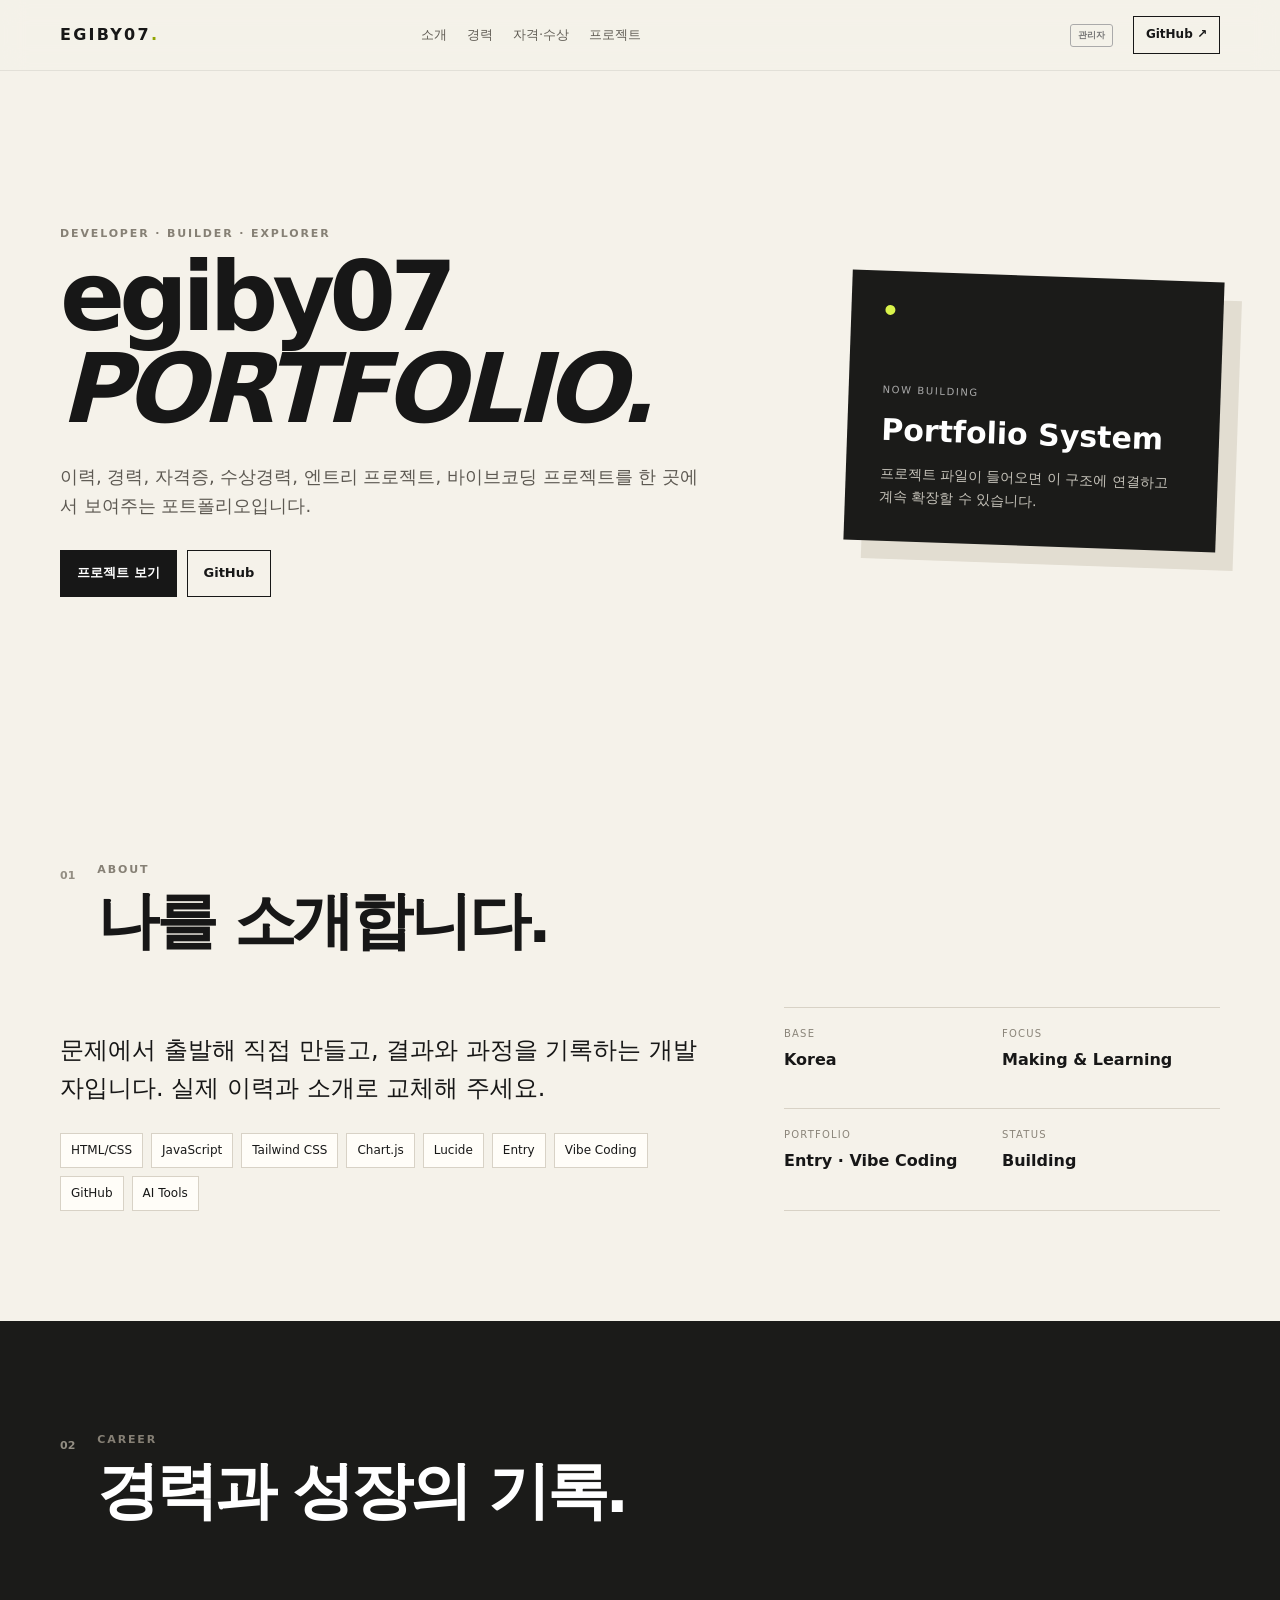
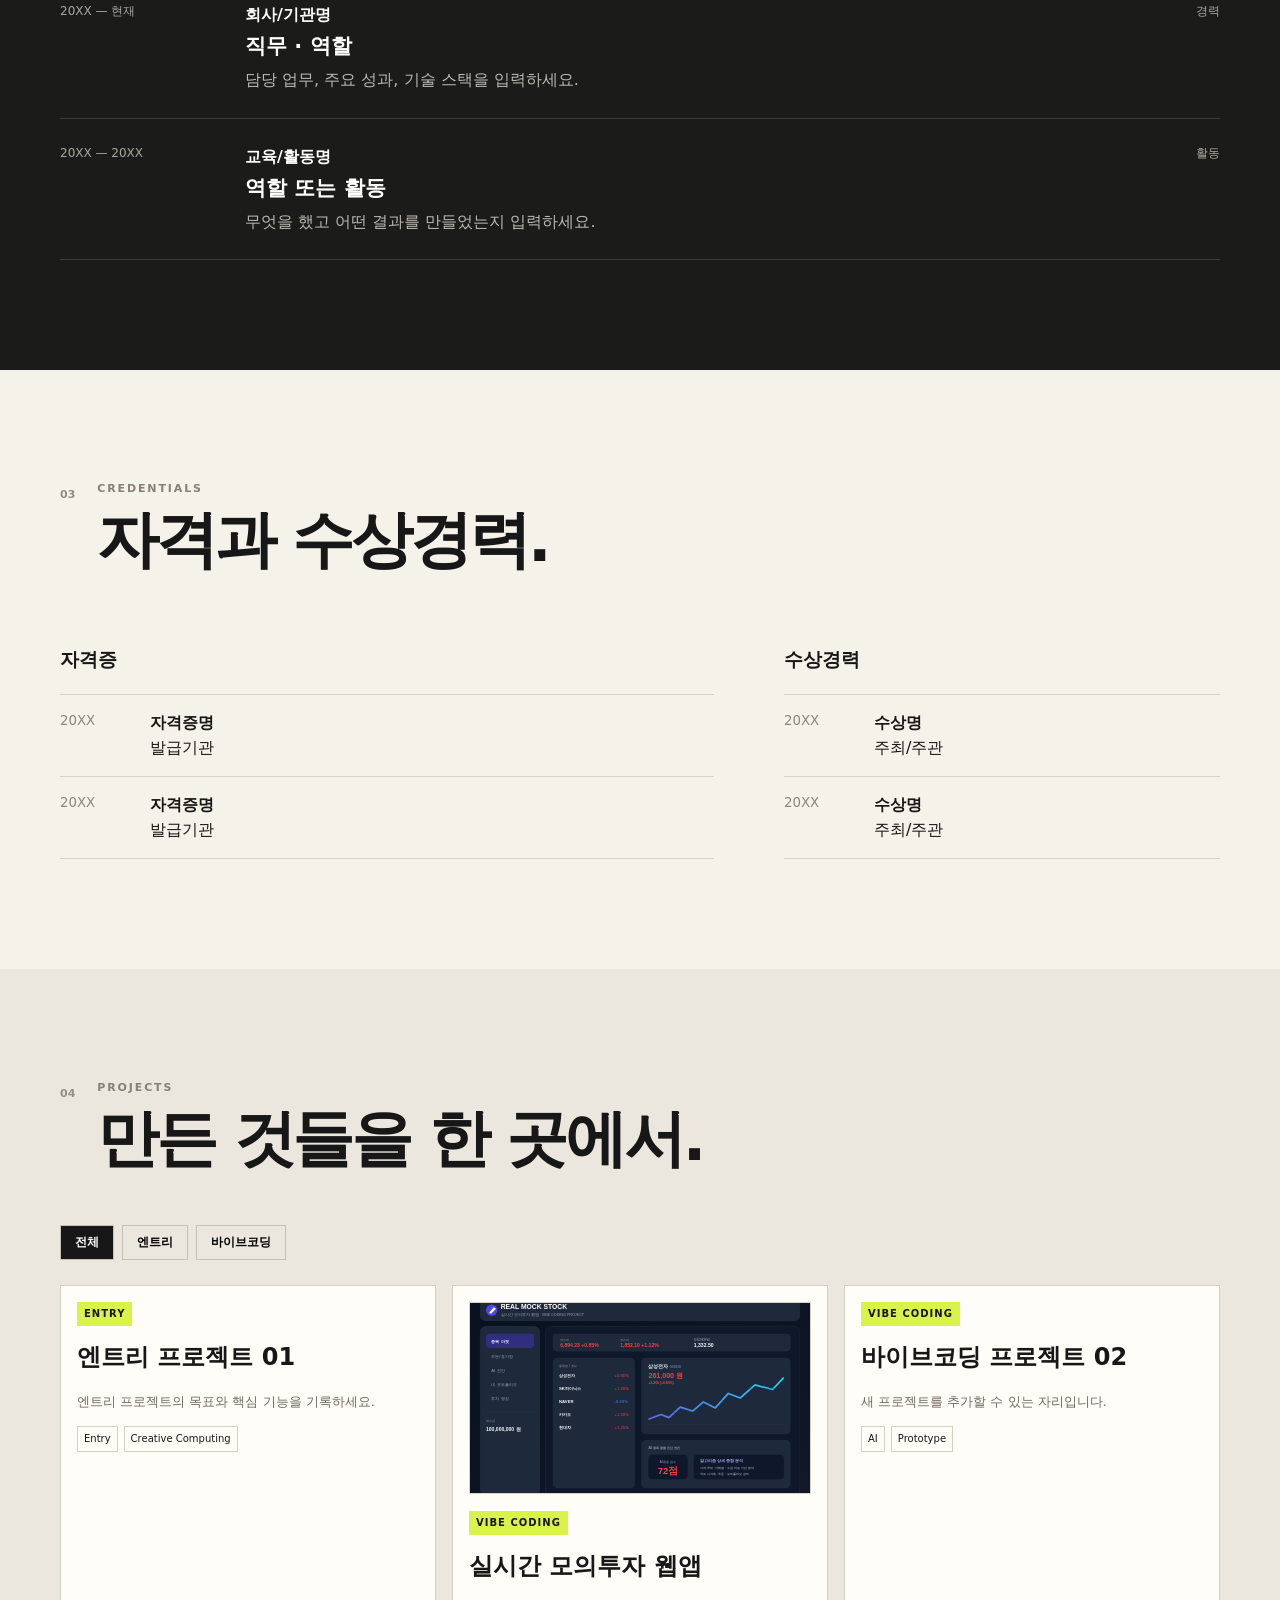
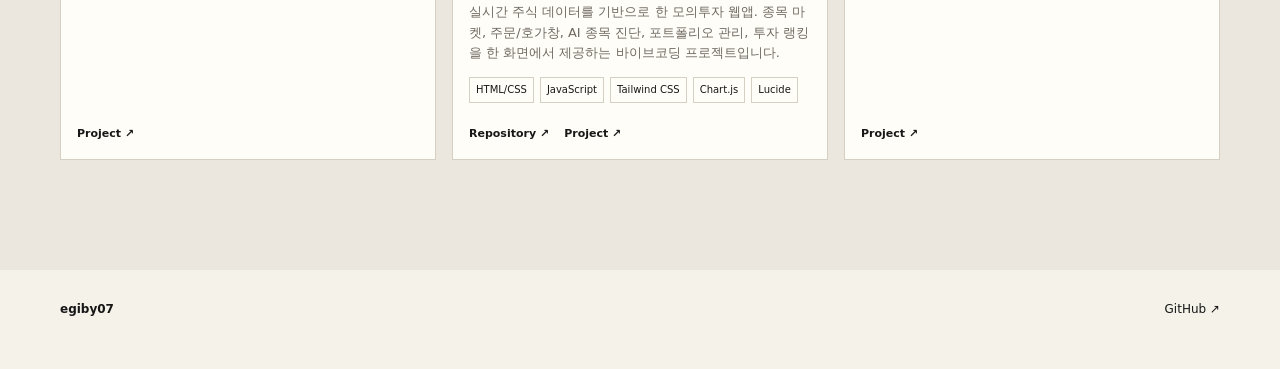
==== commit ddfefa01: "Remove duplicate admin login modal" ====
--- a/index.html
+++ b/index.html
@@ -33,7 +33,7 @@
   </div>
 </div>
 <div id="adminLoginModal" class="adminLoginModal" aria-hidden="true"><div class="adminLoginBox"><button id="closeLogin" class="iconBtn" type="button">×</button><b>관리자 편집</b><p>관리자 비밀번호를 입력하세요.</p><input id="adminPassword" type="password" inputmode="numeric" autocomplete="off" placeholder="비밀번호"><button id="adminPasswordSubmit" class="btn primary" type="button">확인</button><small id="adminLoginError"></small></div></div>
-<div id="adminLoginModal" class="adminLoginModal" aria-hidden="true"><div class="adminLoginBox"><button id="closeLogin" class="iconBtn" type="button">×</button><b>관리자 편집</b><p>관리자 비밀번호를 입력하세요.</p><input id="adminPassword" type="password" inputmode="numeric" autocomplete="off" placeholder="비밀번호"><button id="adminPasswordSubmit" class="btn primary" type="button">확인</button><small id="adminLoginError"></small></div></div>
+
 <script src="assets/js/admin-config.js"></script>
 <script src="assets/js/app.js" defer></script>
 </body></html>
--- a/assets/css/style.css
+++ b/assets/css/style.css
@@ -1,2 +1,3 @@
 :root{--bg:#f5f2ea;--ink:#171717;--muted:#706b61;--line:#d8d2c6;--dark:#1b1b19;--accent:#d9f34a;--paper:#fffdf8;--max:1160px}*{box-sizing:border-box}html{scroll-behavior:smooth}body{margin:0;background:var(--bg);color:var(--ink);font-family:Inter,Pretendard,"Noto Sans KR",system-ui,sans-serif;line-height:1.6}a{text-decoration:none;color:inherit}.wrap{width:min(calc(100% - 40px),var(--max));margin:auto}header{position:sticky;top:0;z-index:5;background:#f5f2eae8;backdrop-filter:blur(12px);border-bottom:1px solid #17171714}.nav{height:70px;display:flex;align-items:center;gap:20px}.brand{font-weight:900;letter-spacing:.14em}.brand span{color:#91a500}nav{margin-left:auto;display:flex;gap:20px;font-size:13px;color:#625e56}.github{border:1px solid var(--ink);padding:8px 12px;font-size:12px;font-weight:800}.hero{min-height:680px;display:grid;grid-template-columns:1.45fr .75fr;gap:70px;align-items:center;padding:100px 0}.eyebrow{font-size:11px;letter-spacing:.17em;font-weight:900;color:#868075;margin:0 0 10px}.hero h1{font-size:clamp(58px,8vw,96px);line-height:.95;letter-spacing:-.06em;margin:0 0 28px}.summary{max-width:650px;font-size:18px;color:#5d5952}.actions{display:flex;gap:10px;margin-top:30px}.btn{border:1px solid var(--ink);padding:12px 16px;font-weight:800;font-size:13px}.primary{background:var(--ink);color:#fff}aside{background:var(--dark);color:#fff;padding:34px;min-height:270px;display:flex;flex-direction:column;justify-content:flex-end;box-shadow:18px 18px 0 #e2ddd1;transform:rotate(2deg)}.dot{width:10px;height:10px;border-radius:50%;background:var(--accent);margin-bottom:auto}aside small{color:#aaa;font-size:10px;letter-spacing:.16em}aside h2{font-size:30px;margin:8px 0}aside p{color:#c6c3ba;margin:0;font-size:14px}.section{padding:110px 0}.soft{background:#ebe7de}.dark{background:var(--dark);color:#fff}.section-title{display:flex;gap:22px;align-items:flex-start;margin-bottom:55px}.section-title>span{font-weight:900;color:#938e83;font-size:11px;padding-top:6px}.section-title h2{font-size:clamp(38px,5vw,62px);line-height:1.02;letter-spacing:-.05em;margin:0}.two{display:grid;grid-template-columns:1.2fr .8fr;gap:70px}.lead{font-size:24px;max-width:760px}.tags{display:flex;gap:8px;flex-wrap:wrap;margin-top:25px}.tag{border:1px solid var(--line);padding:7px 10px;background:var(--paper);font-size:12px}.facts{display:grid;grid-template-columns:1fr 1fr;border-top:1px solid var(--line);margin:0}.facts div{padding:18px 0;border-bottom:1px solid var(--line)}.facts dt{font-size:10px;letter-spacing:.12em;color:#8a8479}.facts dd{margin:5px 0 0;font-weight:800}.careerItem{display:grid;grid-template-columns:160px 1fr auto;gap:25px;padding:25px 0;border-bottom:1px solid #3d3b36}.period,.meta{font-size:12px;color:#aaa79e}.careerItem h3{margin:3px 0;font-size:21px}.careerItem p{margin:0;color:#bcb8af}.cred{border-top:1px solid var(--line)}.credItem{display:grid;grid-template-columns:75px 1fr;gap:15px;padding:15px 0;border-bottom:1px solid var(--line)}.credItem small{color:#8c877c}.filters{display:flex;gap:8px;margin-bottom:25px}.filters button{border:1px solid #c6c0b5;background:transparent;padding:8px 14px;font-size:12px;font-weight:800;cursor:pointer}.filters button.active{background:var(--ink);color:#fff}.grid{display:grid;grid-template-columns:repeat(3,1fr);gap:16px}.project{background:var(--paper);border:1px solid #d6d0c4;padding:16px;min-height:330px;display:flex;flex-direction:column}.projectThumb{width:100%;aspect-ratio:16/9;overflow:hidden;border:1px solid #d9d2c7;background:#0f172a;margin-bottom:17px;display:block}.projectThumb img{width:100%;height:100%;display:block;object-fit:cover;transition:transform .35s ease,filter .35s ease}.projectThumbLink{cursor:pointer}.projectThumbLink:hover img{transform:scale(1.035);filter:brightness(1.06)}.projectTitleLink{color:inherit}.projectTitleLink:hover{text-decoration:underline;text-underline-offset:5px}.projectType{display:inline-block;background:var(--accent);padding:4px 7px;font-size:10px;font-weight:900;letter-spacing:.1em;align-self:flex-start}.project h3{font-size:24px;line-height:1.15;margin:18px 0 8px}.project p{color:#6f6a61;font-size:13px}.stack{display:flex;gap:6px;flex-wrap:wrap}.stack span{font-size:10px;border:1px solid #d5cfc4;padding:4px 6px}.links{margin-top:auto;padding-top:22px;display:flex;gap:15px;font-size:11px;font-weight:900}.hidden{display:none}.footer{display:flex;justify-content:space-between;padding:30px 0 50px;font-size:12px}@media(max-width:850px){nav{display:none}.hero,.two{grid-template-columns:1fr}.hero{padding:75px 0}.grid{grid-template-columns:1fr 1fr}.careerItem{grid-template-columns:1fr;gap:7px}}@media(max-width:600px){.wrap{width:min(calc(100% - 28px),var(--max))}.grid{grid-template-columns:1fr}.section{padding:80px 0}.hero h1{font-size:56px}aside{transform:none}}
 .adminArea{margin-left:auto;display:flex;align-items:center;min-width:210px;justify-content:flex-end}.adminTools{display:flex;align-items:center;gap:7px;flex-wrap:wrap;justify-content:flex-end}.adminUser{font-size:10px;font-weight:800;color:#68635b;max-width:150px;overflow:hidden;text-overflow:ellipsis;white-space:nowrap}.adminBtn,.loginBtn{border:1px solid var(--ink);background:var(--paper);padding:8px 10px;font-size:11px;font-weight:900;cursor:pointer}.loginBtn{border-radius:999px}.editorPanel{position:fixed;inset:0;background:#0008;z-index:50;display:none;padding:30px}.editorPanel[aria-hidden="false"]{display:flex;align-items:center;justify-content:center}.editorBox{width:min(1100px,100%);height:min(85vh,850px);background:#fffdf8;border:1px solid #222;box-shadow:20px 20px 0 #0005;display:flex;flex-direction:column}.editorHead{padding:15px 18px;border-bottom:1px solid var(--line);display:flex;align-items:center;justify-content:space-between}.editorHead>div{display:flex;gap:12px;align-items:center}.editorHead span{font-size:11px;color:#7b756b}.iconBtn{border:0;background:transparent;font-size:28px;cursor:pointer;line-height:1}.editorHint{font-size:12px;color:#6d675e;padding:0 18px}.editorBox textarea{flex:1;margin:0 18px 14px;border:1px solid #c9c2b6;background:#171717;color:#e8e4db;padding:16px;font:12px/1.6 ui-monospace,SFMono-Regular,Consolas,monospace;resize:none}.editorTools{display:flex;align-items:center;gap:8px;padding:0 18px 18px;flex-wrap:wrap}.uploadBtn{border:1px solid var(--ink);padding:11px 14px;font-size:12px;font-weight:900;cursor:pointer}.editorTools #saveStatus{margin-left:auto;font-size:11px;color:#5f5a52}@media(max-width:850px){.adminArea{margin-left:auto}.adminUser{display:none}.editorPanel{padding:12px}.editorBox{height:92vh}.editorTools #saveStatus{width:100%;margin-left:0;order:3}}
+.adminMiniBtn{border:1px solid #aaa;background:transparent;color:#777;padding:4px 7px;font-size:9px;font-weight:700;cursor:pointer;border-radius:3px}.adminMiniBtn:hover{color:var(--ink);border-color:var(--ink)}.adminLoginModal{position:fixed;inset:0;background:#0008;z-index:60;display:none;align-items:center;justify-content:center;padding:20px}.adminLoginModal[aria-hidden="false"]{display:flex}.adminLoginBox{position:relative;width:min(330px,100%);background:var(--paper);border:1px solid #222;padding:28px;box-shadow:12px 12px 0 #0004;display:flex;flex-direction:column;gap:12px}.adminLoginBox p{font-size:12px;color:#706b61;margin:0}.adminLoginBox input{border:1px solid #bbb;padding:12px;font-size:14px;outline:none}.adminLoginBox small{color:#b33;min-height:16px}.adminLoginBox .iconBtn{position:absolute;right:12px;top:8px}.adminTools{display:flex;gap:5px}.adminBtn{border:1px solid #aaa;background:transparent;padding:5px 7px;font-size:9px;font-weight:800;cursor:pointer}.adminBtn:hover{border-color:var(--ink)}
